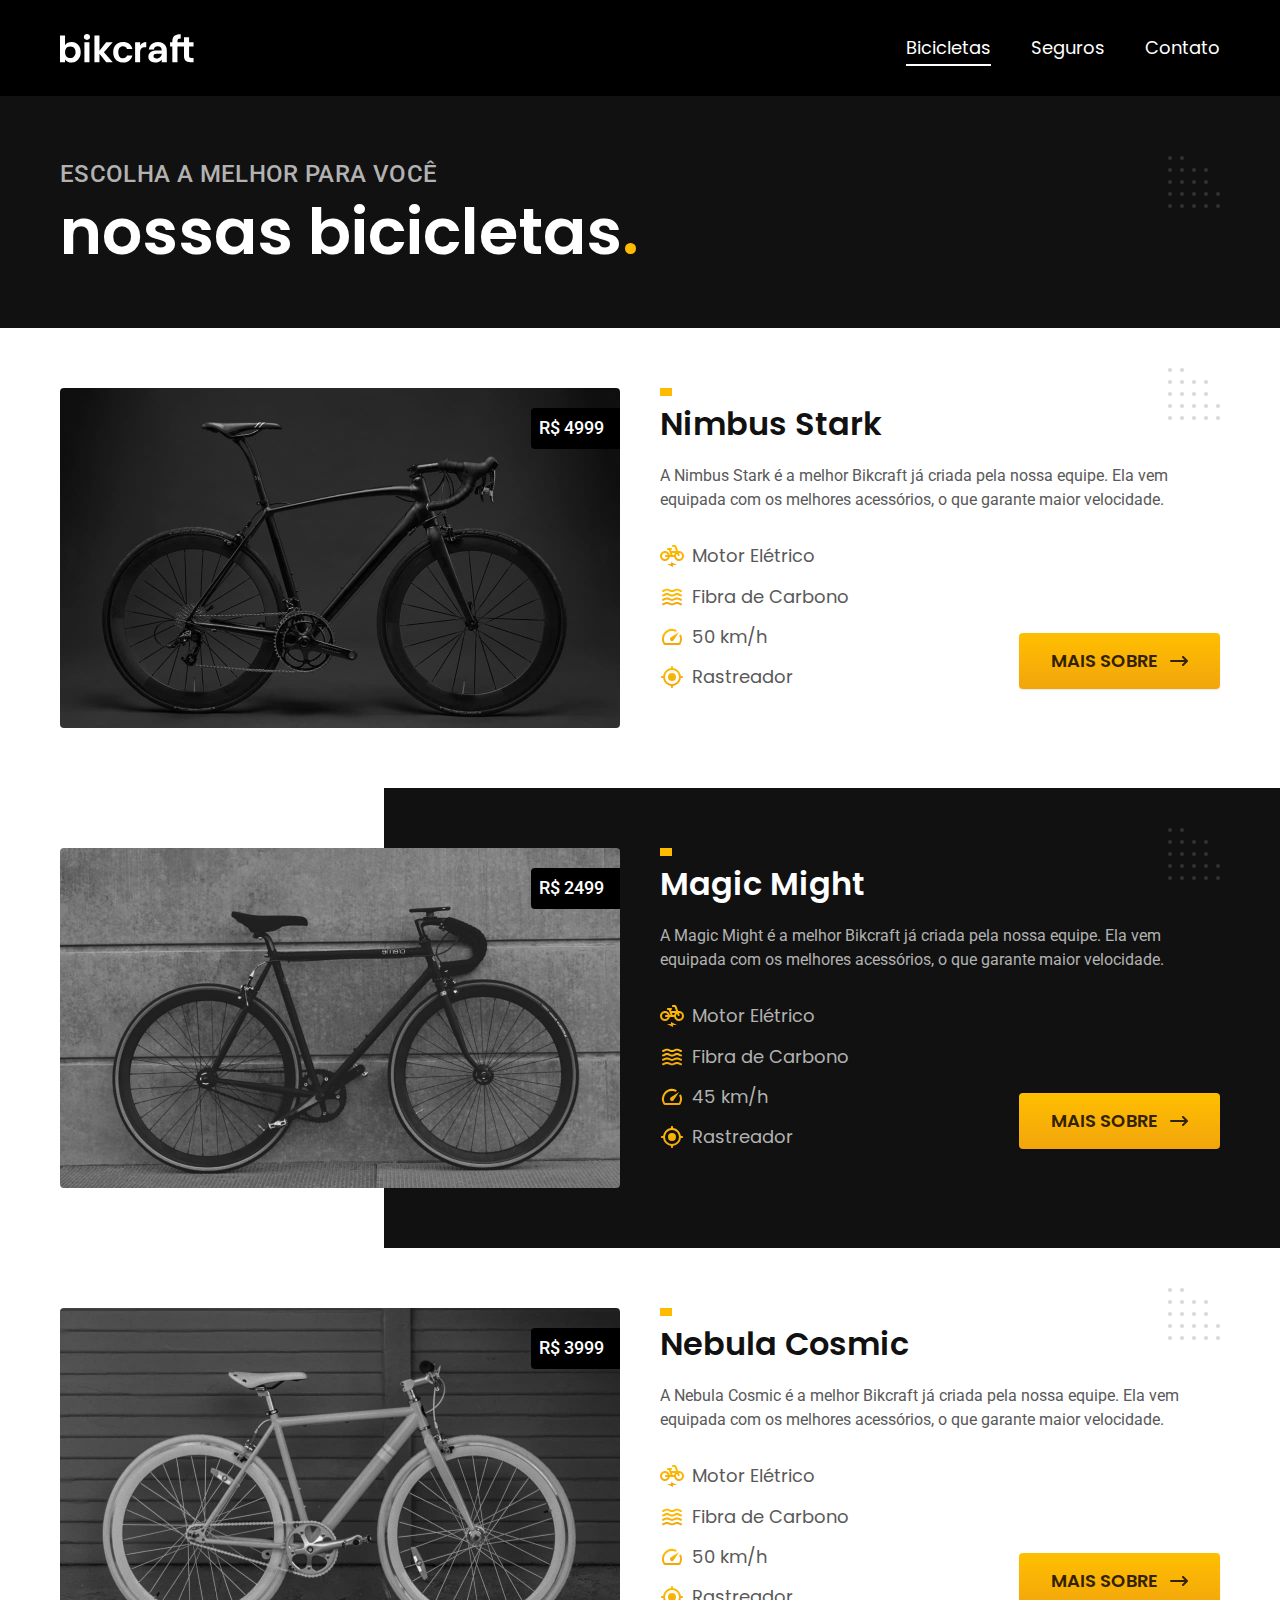
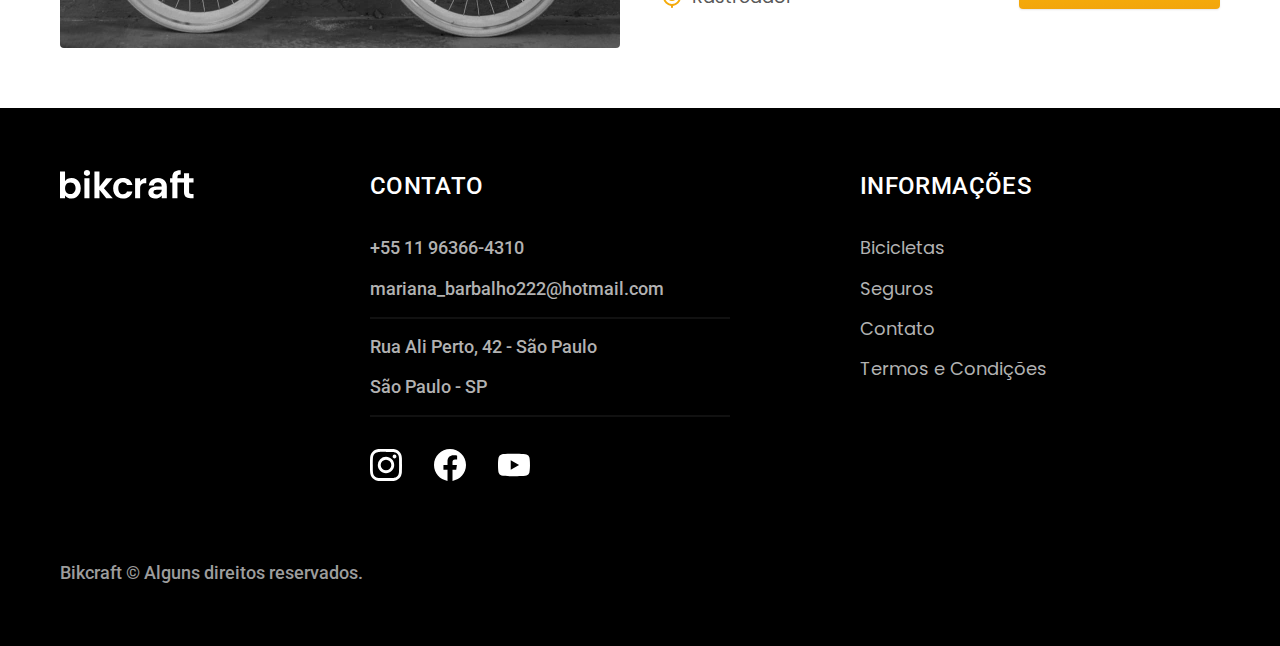
==== bikcraft/bicicletas.html @ 81fbac50 "commit 1" ====
<!DOCTYPE html>
<html lang="pt-br">

<head>
  <meta charset="UTF-8">
  <meta name="viewport" content="width=device-width, initial-scale=1.0">

  <title>Bicicletas | Bikcraft</title>
  <meta name="description" content="Bicicletas">

  <link rel="icon" href="./favicon.svg" type="image/svg+xml">
  <link rel="preload" href="./css/style.min.css" as="style">
  <link rel="stylesheet" href="./css/style.min.css">
  <script>document.documentElement.classList.add('js');</script>

  <link rel="preconnect" href="https://fonts.googleapis.com">
  <link rel="preconnect" href="https://fonts.gstatic.com" crossorigin>
  <link href="https://fonts.googleapis.com/css2?family=Merriweather:ital,wght@1,900&family=Poppins:wght@400;600&family=Roboto:wght@400;500&display=swap" rel="stylesheet">
</head>

<body id="bicicletas">
  <header class="header-bg">
    <div class="header container">
      <a href="./">
        <img src="./img/bikcraft.svg" alt="Bikcraft">
      </a>

      <nav aria-label="primaria">
        <ul class="header-menu font-1-m cor-0">
          <li><a href="./bicicletas.html">Bicicletas</a></li>
          <li><a href="./seguros.html">Seguros</a></li>
          <li><a href="./contato.html">Contato</a></li>
        </ul>
      </nav>
    </div>
  </header>

  <main>
    <div class="titulo-bg">
      <div class="titulo container">
        <p class="font-2-l-b cor-5">Escolha a melhor para você</p>
        <h1 class="font-1-xxl cor-0">nossas bicicletas<span class="cor-p1">.</span></h1>
      </div>
    </div>

    <div class="bicicletas container">
      <div class="bicicletas-imagem">
        <img src="./img/bicicletas/nimbus.jpg" alt="Bicicleta preta">
        <span class="font-2-m cor-0">R$ 4999</span>
      </div>
      <div class="bicicletas-conteudo">
        <h2 class="font-1-xl">Nimbus Stark</h2>
        <p class="font-2-s cor-8">A Nimbus Stark é a melhor Bikcraft já criada pela nossa equipe. Ela vem equipada com os melhores acessórios, o que garante maior velocidade.</p>
        <ul class="font-1-m cor-8">
          <li>
            <img src="./img/icones/eletrica.svg" alt="">
            Motor Elétrico
          </li>
          <li>
            <img src="./img/icones/carbono.svg" alt="">
            Fibra de Carbono
          </li>
          <li>
            <img src="./img/icones/velocidade.svg" alt="">
            50 km/h
          </li>
          <li>
            <img src="./img/icones/rastreador.svg" alt="">
            Rastreador
          </li>
        </ul>
        <a class="botao seta" href="./bicicletas/nimbus.html">Mais Sobre</a>
      </div>
    </div>

    <div class="bicicletas-bg">
      <div class="bicicletas container">
        <div class="bicicletas-imagem">
          <img src="./img/bicicletas/magic.jpg" alt="Bicicleta preta">
          <span class="font-2-m cor-0">R$ 2499</span>
        </div>
        <div class="bicicletas-conteudo">
          <h2 class="font-1-xl cor-0">Magic Might</h2>
          <p class="font-2-s cor-5">A Magic Might é a melhor Bikcraft já criada pela nossa equipe. Ela vem equipada com os melhores acessórios, o que garante maior velocidade.</p>
          <ul class="font-1-m cor-5">
            <li>
              <img src="./img/icones/eletrica.svg" alt="">
              Motor Elétrico
            </li>
            <li>
              <img src="./img/icones/carbono.svg" alt="">
              Fibra de Carbono
            </li>
            <li>
              <img src="./img/icones/velocidade.svg" alt="">
              45 km/h
            </li>
            <li>
              <img src="./img/icones/rastreador.svg" alt="">
              Rastreador
            </li>
          </ul>
          <a class="botao seta" href="./bicicletas/magic.html">Mais Sobre</a>
        </div>
      </div>
    </div>

    <div class="bicicletas container">
      <div class="bicicletas-imagem">
        <img src="./img/bicicletas/nebula.jpg" alt="Bicicleta preta">
        <span class="font-2-m cor-0">R$ 3999</span>
      </div>
      <div class="bicicletas-conteudo">
        <h2 class="font-1-xl">Nebula Cosmic</h2>
        <p class="font-2-s cor-8">A Nebula Cosmic é a melhor Bikcraft já criada pela nossa equipe. Ela vem equipada com os melhores acessórios, o que garante maior velocidade.</p>
        <ul class="font-1-m cor-8">
          <li>
            <img src="./img/icones/eletrica.svg" alt="">
            Motor Elétrico
          </li>
          <li>
            <img src="./img/icones/carbono.svg" alt="">
            Fibra de Carbono
          </li>
          <li>
            <img src="./img/icones/velocidade.svg" alt="">
            50 km/h
          </li>
          <li>
            <img src="./img/icones/rastreador.svg" alt="">
            Rastreador
          </li>
        </ul>
        <a class="botao seta" href="./bicicletas/nebula.html">Mais Sobre</a>
      </div>
    </div>

  </main>

  <footer class="footer-bg">
    <div class="footer container">
      <img src="./img/bikcraft.svg" alt="Bikcraft">
      <div class="footer-contato">
        <h3 class="font-2-l-b cor-0">Contato</h3>
        <ul class="font-2-m cor-5">
          <li><a href="tel:+5511963664310">+55 11 96366-4310</a></li>
          <li><a href="mariana_barbalho222@hotmail.com">mariana_barbalho222@hotmail.com</a></li>
          <li>Rua Ali Perto, 42 - São Paulo</li>
          <li>São Paulo - SP</li>
        </ul>
        <div class="footer-redes">
          <a href="./">
            <img src="./img/redes/instagram.svg" alt="Instagram">
          </a>
          <a href="./">
            <img src="./img/redes/facebook.svg" alt="Facebook">
          </a>
          <a href="./">
            <img src="./img/redes/youtube.svg" alt="Youtube">
          </a>
        </div>
      </div>
      <div class="footer-informacoes">
        <h3 class="font-2-l-b cor-0">Informações</h3>
        <nav>
          <ul class="font-1-m cor-5">
            <li><a href="./bicicletas.html">Bicicletas</a></li>
            <li><a href="./seguros.html">Seguros</a></li>
            <li><a href="./contato.html">Contato</a></li>
            <li><a href="./termos.html">Termos e Condições</a></li>
          </ul>
        </nav>
      </div>
      <p class="footer-copy font-2-m cor-6">Bikcraft © Alguns direitos reservados.</p>
    </div>
  </footer>
  <script src="./js/script.js"></script>
</body>

</html>
---- bikcraft/css/style.min.css ----
body{margin:0;font-family:Arial,Helvetica,sans-serif;color:#111}blockquote,dd,h1,h2,h3,h4,p,ul{margin:0}ul{padding:0;list-style:none}a{text-decoration:none;color:inherit}img{max-width:100%;height:auto;display:block}img[src$=".jpg"]{border-radius:4px}.font-1-xs{font:400 0.75rem/1.35 Poppins,sans-serif}.font-2-xs{font:400 0.875rem/1.43 Roboto,sans-serif}.font-1-s{font:400 1rem/1.5 Poppins,sans-serif}.font-2-s{font:400 1rem/1.5 Roboto,sans-serif}.font-1-m,.font-1-m-b{font:400 1.125rem/1.35 Poppins,sans-serif}.font-1-m-b{font-weight:600}.font-2-m{font:500 1.125rem/1.35 Roboto,sans-serif}.font-1-l{font:400 1.5rem/1.5 Poppins,sans-serif}.font-2-l,.font-2-l-b{font:400 1.5rem/1.5 Roboto,sans-serif}.font-2-l-b{font-weight:500;letter-spacing:.015em;text-transform:uppercase}.font-1-xl{font:600 2rem/1.25 Poppins,sans-serif}.font-2-xl{font:500 2rem/1.25 Roboto,sans-serif}.font-1-xxl{font:600 4rem/1.125 Poppins,sans-serif}@media (max-width:1200px){.font-1-xxl{font-size:3rem}.font-2-l,.font-2-l-b{font-size:1.125rem}}@media (max-width:800px){.font-1-xxl{font-size:2rem}.font-1-xl,.font-2-xl{font-size:1.5rem}}:root{--cor-0:#ffffff;--cor-1:#f7f7f7;--cor-2:#ededed;--cor-3:#dedede;--cor-4:#cccccc;--cor-5:#b2b2b2;--cor-6:#9c9c9c;--cor-7:#717171;--cor-8:#595959;--cor-9:#404040;--cor-10:#2e2e2e;--cor-11:#111111;--cor-12:#000000;--cor-p1:#ffbb00;--cor-p2:#e4a30b;--cor-p3:#a66f00;--cor-p4:#664400;--cor-p5:#332200}.cor-0{color:var(--cor-0)}.cor-1{color:var(--cor-1)}.cor-2{color:var(--cor-2)}.cor-3{color:var(--cor-3)}.cor-4{color:var(--cor-4)}.cor-5{color:var(--cor-5)}.cor-6{color:var(--cor-6)}.cor-7{color:var(--cor-7)}.cor-8{color:var(--cor-8)}.cor-9{color:var(--cor-9)}.cor-10{color:var(--cor-10)}.cor-11{color:var(--cor-11)}.cor-12{color:var(--cor-12)}.cor-p1{color:var(--cor-p1)}.cor-p2{color:var(--cor-p2)}.cor-p3{color:var(--cor-p3)}.cor-p4{color:var(--cor-p4)}.cor-p5{color:var(--cor-p5)}.js .fadeInDown{transform:translate3d(0,-20px,0)}.js .fadeInUp{transform:translate3d(0,20px,0)}.js .fadeInRight{transform:translate3d(20px,0,0)}.js .fadeInLeft{transform:translate3d(-20px,0,0)}.js [data-anime]{opacity:0}.js .anime{opacity:1;transform:none;transition:transform .8s,opacity .8s}.header-bg{background-color:var(--cor-12)}.header{display:flex;flex-wrap:wrap;gap:20px;justify-content:space-between;align-items:center;padding-top:20px;padding-bottom:20px}.header-menu{display:flex;flex-wrap:wrap;gap:40px}.header-menu a{display:inline-block;padding:16px 0;position:relative}.header-menu a:after{content:"";display:block;height:2px;width:0;background:var(--cor-0);margin-top:4px;transition:.3s;position:absolute}.header-menu a.ativo::after,.header-menu a:hover::after{width:100%}@media (max-width:800px){.header-menu{gap:20px}.header-menu a{background:var(--cor-11);padding:12px 16px;border-radius:4px}.header-menu a:hover{background-color:var(--cor-10)}.header a:after{display:none}}@media (max-width:600px){.header-menu{gap:12px}.header-menu a{padding:8px 12px;font-size:14px}}.footer-bg{background-color:var(--cor-12)}.footer{display:grid;grid-template-columns:3fr 5fr 4fr;gap:40px;padding-top:60px;padding-bottom:60px}.footer h3{margin-bottom:32px}.footer-contato ul{margin-bottom:32px}.footer-contato li:nth-child(2n):after{content:"";display:block;max-width:360px;height:2px;background:var(--cor-11);margin-top:16px}.footer li{margin-bottom:16px}.footer-redes{display:flex;gap:32px}.footer a:hover{color:var(--cor-0)}.footer-copy{grid-column:1/-1;margin-top:40px}@media (max-width:800px){.footer>img{display:none}.footer{grid-template-columns:1fr 1fr}}@media (max-width:600px){.footer{grid-template-columns:1fr;gap:60px}.footer-copy{margin-top:0}}.container{box-sizing:border-box;max-width:1200px;padding-left:20px;padding-right:20px;margin-left:auto;margin-right:auto}.botao{display:inline-block;padding:16px 32px;background:linear-gradient(#ffbf00,#f2a50c);border-radius:4px;box-shadow:0 1px 2px rgba(0,0,0,.1);text-transform:uppercase;color:var(--cor-p5);font:600 1.125rem/1.35 Poppins,sans-serif;max-width:max-content;border:none;cursor:pointer}.botao:hover{background:linear-gradient(#ffb60d,#e59317)}.botao.secundario{background:var(--cor-10);color:var(--cor-2)}.botao.secundario:hover{background:var(--cor-9)}.botao.seta{display:flex;align-items:center}.botao.seta::after{content:"";display:inline-block;width:18px;height:10px;margin-left:12px;background:url("../img/icones/seta.svg");transition:transform .2s}.botao.seta:hover::after{transform:translateX(4px)}@media (max-width:600px){.botao{padding:12px 16px;font-size:1rem}}.link{display:inline-block;color:var(--cor-p1);font:500 1.5rem/1.5 Poppins,sans-serif;text-transform:uppercase}.link::after{content:"";display:block;width:100%;height:4px;background-color:currentColor}.link:hover{color:var(--cor-0)}.titulo-bg{padding-top:60px;padding-bottom:60px;background-color:var(--cor-11)}.titulo{background:url("../img/dec/top-right.svg") no-repeat top right 20px}.titulo p{margin-bottom:4px}@media (max-width:800px){.titulo-bg{padding-top:40px;padding-bottom:40px}.titulo p{font-size:1rem;text-transform:lowercase;font-weight:400}}.form{display:grid;grid-template-columns:1fr 1fr;gap:20px}.form label{display:block;font:400 1rem/1.5 Poppins,sans-serif;margin-bottom:4px}.form .col-2{grid-column:span 2}.form input[type=email],.form input[type=text],.form textarea{font:400 1rem/1.5 Roboto,sans-serif;background:var(--cor-1);border:1px solid var(--cor-2);padding:12px;border-radius:4px;width:100%;box-sizing:border-box}.form input[type=email]:focus,.form input[type=text]:focus,.form textarea:focus{outline:0;border-color:var(--cor-p1);background:var(--cor-0);box-shadow:0 0 0 2px #fea}@media (max-width:600px){.form{grid-template-columns:1fr}.form .col-2{grid-column:1}}.introducao-bg{background:var(--cor-12) url("../img/dec/bottom-left.svg") no-repeat bottom 160px left 20px;box-shadow:inset 0 -120px var(--cor-0)}.introducao{display:grid;grid-template-columns:1fr 1fr;gap:0 40px}.introducao-conteudo{align-self:end;padding-bottom:200px}.introducao img{width:100%;height:100%;object-fit:cover;border-radius:4px}.introducao h1{margin-bottom:32px}.introducao p{margin-bottom:20px}@media (max-width:800px){.introducao-bg{background:var(--cor-11);padding-top:40px;box-shadow:inset 0 -60px #fff}.introducao{grid-template-columns:1fr;gap:32px}.introducao-conteudo{padding-bottom:0}.introducao h1{margin-bottom:16px}.introducao img{height:300px;width:100%}}.tecnologia-bg{background-color:var(--cor-11);box-shadow:inset 0 80px var(--cor-0),inset 0 -80px var(--cor-0)}.tecnologia{display:grid;grid-template-columns:1fr 1fr;gap:40px}.tecnologia-imagem img{width:100%;height:100%;object-fit:cover;object-position:left}.tecnologia-conteudo{padding-top:160px;padding-bottom:160px}.tecnologia-conteudo>span{display:block;margin-bottom:20px}.tecnologia-conteudo h2{margin-bottom:32px}.tecnologia-conteudo>p{margin-bottom:20px}.tecnologia a{margin-bottom:80px}.tecnologia-vantagens{display:flex;gap:40px}.tecnologia-vantagens h3{margin-bottom:8px;width:max-content}.tecnologia-vantagens img{width:24px;margin-bottom:8px}@media (max-width:800px){.tecnologia-bg{box-shadow:initial}.tecnologia{grid-template-columns:1fr}.tecnologia-conteudo{padding-top:60px;padding-bottom:60px}.tecnologia-imagem{display:none}.tecnologia a{margin-bottom:60px}}@media (max-width:600px){.tecnologia-vantagens{flex-direction:column}}.parceiros{padding-top:60px;padding-bottom:120px}.parceiros h2{margin-bottom:60px}.parceiros ul{padding:0 20px;max-width:1400px;display:grid;grid-template-columns:repeat(4,1fr);margin:0 auto}.parceiros li{display:flex;padding:32px;border-left:2px solid var(--cor-2)}.parceiros img{margin:auto}.parceiros li:first-child,.parceiros li:nth-child(5){border-left:none}.parceiros li:nth-child(n+5){border-top:2px solid var(--cor-2)}@media (max-width:800px){.parceiros{padding-bottom:60px}.parceiros h2{margin-bottom:20px}.parceiros ul{grid-template-columns:repeat(2,1fr)}.parceiros li:nth-child(n+3){border-top:2px solid var(--cor-2)}.parceiros li:nth-child(odd){border-left:none}}.depoimento{display:grid;grid-template-columns:1fr 1fr;background-color:var(--cor-p1);overflow:hidden}.depoimento img{width:100%;height:100%;object-fit:cover;border-radius:0}.depoimento-conteudo{padding:40px 40px 80px 80px;align-self:end;background:url("../img/dec/bottom-right-p.svg") no-repeat bottom 40px right 40px}.depoimento-conteudo p{max-width:32ch;font-family:Merriweather,serif;font-style:italic;font-weight:900;margin-bottom:32px;position:relative}.depoimento p::after,.depoimento p::before{font-size:5rem;color:var(--cor-p2);position:absolute}.depoimento p::before{content:"“";left:-50px;top:-20px}.depoimento p::after{content:"”"}@media (min-width:1200px){.depoimento img{max-height:520px}}@media (max-width:800px){.depoimento{grid-template-columns:1fr;text-align:center}.depoimento img{max-height:200px}.depoimento-conteudo{padding:40px 20px;margin:auto}}.bicicletas-lista{padding-top:60px;padding-bottom:120px}.bicicletas-lista h2{margin-bottom:40px}.bicicletas-lista ul{display:flex;gap:40px;padding:0 20px 20px 20px;max-width:1400px;margin-left:auto;margin-right:auto;overflow-x:auto}#bicicleta .bicicletas-lista ul{padding:0 0 20px 0}.bicicletas-lista li{flex:1;min-width:280px}.bicicletas-lista a{display:block}.bicicletas-lista img{margin-bottom:16px}.bicicletas-lista h3{margin-bottom:8px;display:flex;align-items:center}.bicicletas-lista h3::before{content:"";display:inline-block;height:8px;width:12px;margin-right:8px;background-color:var(--cor-p1);transition:width .2s}.bicicletas-lista a:hover h3::before{width:24px}.bicicletas-lista li span{padding-left:20px}@media (max-width:800px){.bicicletas-lista{padding-bottom:60px}.bicicletas-lista ul{gap:20px}}.bicicletas-bg{background:linear-gradient(to right,var(--cor-0) 30%,var(--cor-11) 0)}.bicicletas{display:grid;grid-template-columns:1fr 1fr;gap:40px;padding-top:60px;padding-bottom:60px;background:url("../img/dec/top-right.svg") no-repeat top 40px right 20px}.bicicletas-imagem{display:grid}.bicicletas-imagem img{grid-area:1/1}.bicicletas-imagem span{grid-area:1/1;place-self:start end;margin-top:20px;background:var(--cor-12);display:inline-block;padding:8px 16px 8px 8px;border-radius:4px 0 0 4px}.bicicletas-conteudo{display:grid;grid-template-columns:1fr auto;align-content:start}.bicicletas h2,.bicicletas p{grid-column:1/-1}.bicicletas h2{margin-bottom:20px}.bicicletas h2::before{content:"";display:block;width:12px;height:8px;background-color:var(--cor-p1);margin-bottom:8px}.bicicletas p{margin-bottom:32px}.bicicletas a{place-self:end}.bicicletas li{display:flex;align-items:center}.bicicletas ul{display:grid;gap:16px}.bicicletas-conteudo img{width:24px;margin-right:8px}@media (max-width:800px){.bicicletas-bg{background:var(--cor-11)}.bicicletas{grid-template-columns:1fr;gap:20px;padding-top:40px;padding-bottom:40px}}@media (max-width:600px){.bicicletas-conteudo{grid-template-columns:1fr}.bicicletas ul{font-size:1rem;grid-template-columns:1fr 1fr;margin-bottom:32px}.bicicletas a{place-self:start}}.bicicleta{display:grid;grid-template-columns:1fr 1fr;align-items:start;gap:40px;padding-top:60px;padding-bottom:60px}#bicicleta .titulo p{text-transform:uppercase}.bicicleta-imagens{display:flex;flex-wrap:wrap;gap:20px}.bicicleta-imagens img{flex:1;min-width:200px}.bicicleta-imagens img:first-child{min-width:100%}.bicicleta-conteudo>p{margin-bottom:32px}.bicicleta-comprar{display:grid;grid-template-columns:max-content auto;align-items:center;justify-items:start;gap:8px 12px;margin-bottom:40px}.bicicleta-comprar a{grid-row:span 2}.bicicleta-comprar span{display:flex;align-items:center;background-color:var(--cor-12);gap:8px;padding:4px 8px;border-radius:4px}.bicicleta-conteudo h2{text-transform:uppercase;letter-spacing:.015em;margin-bottom:12px}.bicicleta-ficha,.bicicleta-informacoes{padding:32px;background-color:var(--cor-12);border-radius:4px}.bicicleta-informacoes{margin-bottom:40px;display:grid;grid-template-columns:1fr 1fr;gap:32px}.bicicleta-informacoes img{width:24px;margin-bottom:8px}.bicicleta-informacoes h3{margin-bottom:8px}.bicicleta-ficha li{padding:4px 0;display:flex;justify-content:space-between;border-bottom:1px solid var(--cor-11)}.bicicleta-ficha li:last-child{border-bottom:none}.bicicleta-ficha span{color:var(--cor-6)}@media (max-width:800px){.bicicleta{grid-template-columns:1fr;padding-top:40px;padding-bottom:40px}.bicicleta-imagens{grid-row:2}}@media (max-width:400px){.bicicleta-informacoes{grid-template-columns:1fr}.bicicleta-comprar{grid-template-columns:1fr}}.seguro-bg{background-color:var(--cor-11);box-shadow:inset 0 120px var(--cor-0),inset 0 -120px var(--cor-12)}.seguro{display:grid;grid-template-columns:1fr 1fr;gap:40px}.seguro-imagem img{width:100%;height:100%;object-fit:cover}.seguro-conteudo{padding-top:180px;padding-bottom:180px}.seguro h2{margin-bottom:32px}.seguro p{margin-bottom:20px}@media (max-width:800px){.seguro-bg{box-shadow:inset 0 -60px var(--cor-12)}.seguro{grid-template-columns:1fr}.seguro-conteudo{grid-row:1;padding-top:40px;padding-bottom:0}}.seguros-bg{background:var(--cor-11)}.seguros{padding-top:60px;padding-bottom:60px;display:grid;grid-template-columns:1fr 1fr;gap:40px;align-items:center}#seguros .seguros{padding-top:0}.seguros h2{grid-column:1/-1}.seguros-item{background-color:var(--cor-12);padding:32px 32px 32px 60px;display:grid;grid-template-columns:1fr auto;border-radius:4px}.seguros-item h3{margin-bottom:40px}.seguros-item span{grid-column:2;display:block;text-align:right}.seguros-item ul{grid-column:1/-1;margin-bottom:32px}.seguros-item li{display:flex;align-items:center;position:relative}.seguros-item li+li{margin-top:20px}.seguros-item li::before{content:"";display:inline-block;width:13px;height:9px;background-image:url("../img/icones/lista.svg");position:absolute;left:-21px}.seguros-item a{grid-column:1/-1}@media (max-width:800px){.seguros{grid-template-columns:1fr}}.vantagens-bg{background-color:var(--cor-12)}.vantagens{padding-top:120px;padding-bottom:120px}.vantagens h2{margin-bottom:60px}.vantagens ul{display:grid;grid-template-columns:repeat(auto-fit,minmax(280px,max-content));gap:40px 80px}.vantagens h3,.vantagens img{margin-bottom:8px}@media (max-width:800px){.vantagens{padding-top:60px;padding-bottom:60px}.vantagens h2{margin-bottom:40px}.vantagens ul{gap:20px}}.perguntas{padding-top:120px;padding-bottom:120px}.perguntas h2{margin-bottom:60px}.perguntas dl>div{padding:20px;border-radius:4px}.perguntas dl>div:nth-child(odd){background-color:var(--cor-1)}.perguntas button{display:grid;grid-template-columns:auto 1fr auto;align-items:center;gap:8px;cursor:pointer;border:none;background:0 0;width:100%;text-align:left}.perguntas button::before{content:"";display:inline-block;width:12px;height:8px;background-color:var(--cor-p1)}.perguntas button::after{content:"";display:inline-block;width:14px;height:6px;background:url("../img/icones/seta-abrir.svg");transition:.3s}.perguntas button:hover::after,.perguntas button[aria-expanded=true]::after{transform:rotate(180deg)}.perguntas dd{display:none}.perguntas dd.ativa{display:block}.perguntas dd{padding-left:20px;padding-top:16px;max-width:80ch}@media (max-width:800px){.perguntas{padding-top:60px;padding-bottom:60px}.perguntas h2{margin-bottom:40px}}#contato{background:linear-gradient(var(--cor-11) 600px,var(--cor-1) 0)}.contato{display:grid;grid-template-columns:5fr 7fr}.contato-dados,.contato-formulario{padding:60px;box-shadow:0 1px 2px rgba(0,0,0,.1)}.contato-dados{border-radius:5px 0 0 5px;background:var(--cor-12) url("../img/dec/bottom-left.svg") no-repeat bottom 20px left 20px}.contato-formulario{border-radius:0 5px 5px 0;background:var(--cor-0) url("../img/dec/bottom-right.svg") no-repeat bottom 20px right 20px}.contato-dados h2{margin-bottom:60px}.contato-endereco{margin-bottom:32px;padding-left:28px;background:url("../img/icones/local.svg") no-repeat 0 2px}.contato-endereco p{margin-bottom:8px}.contato-meios a{display:block;max-width:max-content;margin-bottom:8px;padding-left:28px}.contato-meios a:hover{color:var(--cor-0)}.contato-meios a:first-child{background:url("../img/icones/email.svg") no-repeat 0 2px}.contato-meios a:nth-child(2){margin-bottom:32px}.contato-meios a:nth-child(3){background:url("../img/icones/telefone.svg") no-repeat 0 2px;margin-bottom:60px}.contato-redes{display:flex;gap:32px;padding-left:28px}@media (max-width:800px){.contato{grid-template-columns:1fr}.contato-dados,.contato-formulario{padding:20px}.contato-dados{border-radius:5px 5px 0 0;background:var(--cor-12)}.contato-formulario{border-radius:0 0 5px 5px}.contato-dados h2,.contato-meios a:nth-child(3){margin-bottom:32px}.contato-redes{margin-bottom:12px}}.lojas{display:grid;grid-template-columns:1fr 1fr;gap:0 40px;padding-top:120px;padding-bottom:120px}.lojas h2{grid-column:1/-1;margin-bottom:60px}.lojas img{border-radius:4px 4px 0 0}.lojas-item{border-radius:4px;background:var(--cor-0);box-shadow:0 1px 2px rgba(0,0,0,.1)}.lojas-conteudo{display:grid;grid-template-columns:1fr 1fr;gap:32px 16px;padding:32px}.lojas-conteudo h3,.lojas-tempo{grid-column:1/-1}.lojas-dados{display:grid;gap:8px;border-left:2px solid var(--cor-2);padding-left:12px}.lojas-tempo{display:flex;align-items:center;gap:8px}@media (max-width:800px){.lojas{gap:20px;padding-top:60px;padding-bottom:60px}.lojas h2{margin-bottom:32px}.lojas-conteudo{grid-template-columns:1fr}}@media (max-width:600px){.lojas{grid-template-columns:1fr}}#orcamento{background:linear-gradient(var(--cor-11) 600px,var(--cor-1) 0)}.orcamento{display:grid;grid-template-columns:5fr 7fr;padding-bottom:120px}.orcamento h2{text-transform:uppercase;position:relative;display:flex;align-items:center}.orcamento h2::before{content:"";display:inline-block;width:4px;height:8px;background-color:var(--cor-p1);position:absolute;left:-12px}.orcamento-dados,.orcamento-produto{padding:60px;box-shadow:0 1px 2px rgba(0,0,0,.1)}.orcamento-produto{border-radius:5px 0 0 5px;background:var(--cor-12) url("../img/dec/bottom-left.svg") no-repeat bottom 20px left 20px;display:grid;grid-template-columns:1fr 1fr;gap:20px;align-content:start}.orcamento-produto>*{grid-column:1/-1}.orcamento-produto>label{grid-column:initial}.orcamento-produto label{font:400 1rem/1.5 Poppins,sans-serif;color:var(--cor-4);background-color:var(--cor-10);padding:12px 16px;border-radius:4px;cursor:pointer;display:grid;grid-template-columns:auto 1fr auto;align-items:center;border:1px solid var(--cor-10)}.orcamento-produto input:checked+label{background:var(--cor-0);color:var(--cor-11)}.orcamento-produto label::before{content:"";display:inline-block;box-sizing:border-box;width:12px;height:12px;border:1px solid var(--cor-6);border-radius:50%;margin-right:8px}.orcamento-produto input:checked+label::before{border-color:var(--cor-7);box-shadow:inset 0 0 0 3px var(--cor-0),inset 0 0 0 6px var(--cor-7)}.orcamento-produto label:hover{background-color:var(--cor-9);border-color:var(--cor-9)}.orcamento-produto input:focus+label{box-shadow:0 0 0 2px var(--cor-p1);border-color:var(--cor-12)}.orcamento-produto label span{display:none}.orcamento-produto input:checked+label span{display:inline-block}.orcamento-produto input{opacity:0;position:absolute;pointer-events:none}.orcamento-dados{border-radius:0 5px 5px 0;background:var(--cor-0) url("../img/dec/bottom-right.svg") no-repeat bottom 20px right 20px}.orcamento-conteudo{display:none}.orcamento-conteudo h2,.orcamento-dados h2:nth-of-type(n+2){margin-top:20px}#bikcraft:checked~#orcamento-bikcraft,#seguro:checked~#orcamento-seguro{display:grid;gap:20px}.orcamento-detalhes{display:none;background:var(--cor-0);padding:20px;grid-template-columns:1fr 1fr;border-radius:4px;align-items:center}.orcamento-detalhes li{display:flex;align-items:center;margin-bottom:8px}.orcamento-detalhes li img{width:16px;margin-right:8px}.orcamento-produto input:checked+label+.orcamento-detalhes{display:grid}@media (max-width:1200px){.orcamento-dados,.orcamento-produto{padding:32px}}@media (max-width:800px){.orcamento{grid-template-columns:1fr}.orcamento-produto{border-radius:5px 5px 0 0;background:var(--cor-12)}.orcamento-dados{border-radius:0 0 5px 5px}}@media (max-width:400px){.orcamento-produto{grid-template-columns:1fr}}.termos{padding-top:80px;padding-bottom:80px}.termos h2{font-weight:600;margin-bottom:20px}.termos p+h2{margin-top:40px}.termos p{max-width:75ch;margin-bottom:24px}
---- bikcraft/css/style.min.css ----
body{margin:0;font-family:Arial,Helvetica,sans-serif;color:#111}blockquote,dd,h1,h2,h3,h4,p,ul{margin:0}ul{padding:0;list-style:none}a{text-decoration:none;color:inherit}img{max-width:100%;height:auto;display:block}img[src$=".jpg"]{border-radius:4px}.font-1-xs{font:400 0.75rem/1.35 Poppins,sans-serif}.font-2-xs{font:400 0.875rem/1.43 Roboto,sans-serif}.font-1-s{font:400 1rem/1.5 Poppins,sans-serif}.font-2-s{font:400 1rem/1.5 Roboto,sans-serif}.font-1-m,.font-1-m-b{font:400 1.125rem/1.35 Poppins,sans-serif}.font-1-m-b{font-weight:600}.font-2-m{font:500 1.125rem/1.35 Roboto,sans-serif}.font-1-l{font:400 1.5rem/1.5 Poppins,sans-serif}.font-2-l,.font-2-l-b{font:400 1.5rem/1.5 Roboto,sans-serif}.font-2-l-b{font-weight:500;letter-spacing:.015em;text-transform:uppercase}.font-1-xl{font:600 2rem/1.25 Poppins,sans-serif}.font-2-xl{font:500 2rem/1.25 Roboto,sans-serif}.font-1-xxl{font:600 4rem/1.125 Poppins,sans-serif}@media (max-width:1200px){.font-1-xxl{font-size:3rem}.font-2-l,.font-2-l-b{font-size:1.125rem}}@media (max-width:800px){.font-1-xxl{font-size:2rem}.font-1-xl,.font-2-xl{font-size:1.5rem}}:root{--cor-0:#ffffff;--cor-1:#f7f7f7;--cor-2:#ededed;--cor-3:#dedede;--cor-4:#cccccc;--cor-5:#b2b2b2;--cor-6:#9c9c9c;--cor-7:#717171;--cor-8:#595959;--cor-9:#404040;--cor-10:#2e2e2e;--cor-11:#111111;--cor-12:#000000;--cor-p1:#ffbb00;--cor-p2:#e4a30b;--cor-p3:#a66f00;--cor-p4:#664400;--cor-p5:#332200}.cor-0{color:var(--cor-0)}.cor-1{color:var(--cor-1)}.cor-2{color:var(--cor-2)}.cor-3{color:var(--cor-3)}.cor-4{color:var(--cor-4)}.cor-5{color:var(--cor-5)}.cor-6{color:var(--cor-6)}.cor-7{color:var(--cor-7)}.cor-8{color:var(--cor-8)}.cor-9{color:var(--cor-9)}.cor-10{color:var(--cor-10)}.cor-11{color:var(--cor-11)}.cor-12{color:var(--cor-12)}.cor-p1{color:var(--cor-p1)}.cor-p2{color:var(--cor-p2)}.cor-p3{color:var(--cor-p3)}.cor-p4{color:var(--cor-p4)}.cor-p5{color:var(--cor-p5)}.js .fadeInDown{transform:translate3d(0,-20px,0)}.js .fadeInUp{transform:translate3d(0,20px,0)}.js .fadeInRight{transform:translate3d(20px,0,0)}.js .fadeInLeft{transform:translate3d(-20px,0,0)}.js [data-anime]{opacity:0}.js .anime{opacity:1;transform:none;transition:transform .8s,opacity .8s}.header-bg{background-color:var(--cor-12)}.header{display:flex;flex-wrap:wrap;gap:20px;justify-content:space-between;align-items:center;padding-top:20px;padding-bottom:20px}.header-menu{display:flex;flex-wrap:wrap;gap:40px}.header-menu a{display:inline-block;padding:16px 0;position:relative}.header-menu a:after{content:"";display:block;height:2px;width:0;background:var(--cor-0);margin-top:4px;transition:.3s;position:absolute}.header-menu a.ativo::after,.header-menu a:hover::after{width:100%}@media (max-width:800px){.header-menu{gap:20px}.header-menu a{background:var(--cor-11);padding:12px 16px;border-radius:4px}.header-menu a:hover{background-color:var(--cor-10)}.header a:after{display:none}}@media (max-width:600px){.header-menu{gap:12px}.header-menu a{padding:8px 12px;font-size:14px}}.footer-bg{background-color:var(--cor-12)}.footer{display:grid;grid-template-columns:3fr 5fr 4fr;gap:40px;padding-top:60px;padding-bottom:60px}.footer h3{margin-bottom:32px}.footer-contato ul{margin-bottom:32px}.footer-contato li:nth-child(2n):after{content:"";display:block;max-width:360px;height:2px;background:var(--cor-11);margin-top:16px}.footer li{margin-bottom:16px}.footer-redes{display:flex;gap:32px}.footer a:hover{color:var(--cor-0)}.footer-copy{grid-column:1/-1;margin-top:40px}@media (max-width:800px){.footer>img{display:none}.footer{grid-template-columns:1fr 1fr}}@media (max-width:600px){.footer{grid-template-columns:1fr;gap:60px}.footer-copy{margin-top:0}}.container{box-sizing:border-box;max-width:1200px;padding-left:20px;padding-right:20px;margin-left:auto;margin-right:auto}.botao{display:inline-block;padding:16px 32px;background:linear-gradient(#ffbf00,#f2a50c);border-radius:4px;box-shadow:0 1px 2px rgba(0,0,0,.1);text-transform:uppercase;color:var(--cor-p5);font:600 1.125rem/1.35 Poppins,sans-serif;max-width:max-content;border:none;cursor:pointer}.botao:hover{background:linear-gradient(#ffb60d,#e59317)}.botao.secundario{background:var(--cor-10);color:var(--cor-2)}.botao.secundario:hover{background:var(--cor-9)}.botao.seta{display:flex;align-items:center}.botao.seta::after{content:"";display:inline-block;width:18px;height:10px;margin-left:12px;background:url("../img/icones/seta.svg");transition:transform .2s}.botao.seta:hover::after{transform:translateX(4px)}@media (max-width:600px){.botao{padding:12px 16px;font-size:1rem}}.link{display:inline-block;color:var(--cor-p1);font:500 1.5rem/1.5 Poppins,sans-serif;text-transform:uppercase}.link::after{content:"";display:block;width:100%;height:4px;background-color:currentColor}.link:hover{color:var(--cor-0)}.titulo-bg{padding-top:60px;padding-bottom:60px;background-color:var(--cor-11)}.titulo{background:url("../img/dec/top-right.svg") no-repeat top right 20px}.titulo p{margin-bottom:4px}@media (max-width:800px){.titulo-bg{padding-top:40px;padding-bottom:40px}.titulo p{font-size:1rem;text-transform:lowercase;font-weight:400}}.form{display:grid;grid-template-columns:1fr 1fr;gap:20px}.form label{display:block;font:400 1rem/1.5 Poppins,sans-serif;margin-bottom:4px}.form .col-2{grid-column:span 2}.form input[type=email],.form input[type=text],.form textarea{font:400 1rem/1.5 Roboto,sans-serif;background:var(--cor-1);border:1px solid var(--cor-2);padding:12px;border-radius:4px;width:100%;box-sizing:border-box}.form input[type=email]:focus,.form input[type=text]:focus,.form textarea:focus{outline:0;border-color:var(--cor-p1);background:var(--cor-0);box-shadow:0 0 0 2px #fea}@media (max-width:600px){.form{grid-template-columns:1fr}.form .col-2{grid-column:1}}.introducao-bg{background:var(--cor-12) url("../img/dec/bottom-left.svg") no-repeat bottom 160px left 20px;box-shadow:inset 0 -120px var(--cor-0)}.introducao{display:grid;grid-template-columns:1fr 1fr;gap:0 40px}.introducao-conteudo{align-self:end;padding-bottom:200px}.introducao img{width:100%;height:100%;object-fit:cover;border-radius:4px}.introducao h1{margin-bottom:32px}.introducao p{margin-bottom:20px}@media (max-width:800px){.introducao-bg{background:var(--cor-11);padding-top:40px;box-shadow:inset 0 -60px #fff}.introducao{grid-template-columns:1fr;gap:32px}.introducao-conteudo{padding-bottom:0}.introducao h1{margin-bottom:16px}.introducao img{height:300px;width:100%}}.tecnologia-bg{background-color:var(--cor-11);box-shadow:inset 0 80px var(--cor-0),inset 0 -80px var(--cor-0)}.tecnologia{display:grid;grid-template-columns:1fr 1fr;gap:40px}.tecnologia-imagem img{width:100%;height:100%;object-fit:cover;object-position:left}.tecnologia-conteudo{padding-top:160px;padding-bottom:160px}.tecnologia-conteudo>span{display:block;margin-bottom:20px}.tecnologia-conteudo h2{margin-bottom:32px}.tecnologia-conteudo>p{margin-bottom:20px}.tecnologia a{margin-bottom:80px}.tecnologia-vantagens{display:flex;gap:40px}.tecnologia-vantagens h3{margin-bottom:8px;width:max-content}.tecnologia-vantagens img{width:24px;margin-bottom:8px}@media (max-width:800px){.tecnologia-bg{box-shadow:initial}.tecnologia{grid-template-columns:1fr}.tecnologia-conteudo{padding-top:60px;padding-bottom:60px}.tecnologia-imagem{display:none}.tecnologia a{margin-bottom:60px}}@media (max-width:600px){.tecnologia-vantagens{flex-direction:column}}.parceiros{padding-top:60px;padding-bottom:120px}.parceiros h2{margin-bottom:60px}.parceiros ul{padding:0 20px;max-width:1400px;display:grid;grid-template-columns:repeat(4,1fr);margin:0 auto}.parceiros li{display:flex;padding:32px;border-left:2px solid var(--cor-2)}.parceiros img{margin:auto}.parceiros li:first-child,.parceiros li:nth-child(5){border-left:none}.parceiros li:nth-child(n+5){border-top:2px solid var(--cor-2)}@media (max-width:800px){.parceiros{padding-bottom:60px}.parceiros h2{margin-bottom:20px}.parceiros ul{grid-template-columns:repeat(2,1fr)}.parceiros li:nth-child(n+3){border-top:2px solid var(--cor-2)}.parceiros li:nth-child(odd){border-left:none}}.depoimento{display:grid;grid-template-columns:1fr 1fr;background-color:var(--cor-p1);overflow:hidden}.depoimento img{width:100%;height:100%;object-fit:cover;border-radius:0}.depoimento-conteudo{padding:40px 40px 80px 80px;align-self:end;background:url("../img/dec/bottom-right-p.svg") no-repeat bottom 40px right 40px}.depoimento-conteudo p{max-width:32ch;font-family:Merriweather,serif;font-style:italic;font-weight:900;margin-bottom:32px;position:relative}.depoimento p::after,.depoimento p::before{font-size:5rem;color:var(--cor-p2);position:absolute}.depoimento p::before{content:"“";left:-50px;top:-20px}.depoimento p::after{content:"”"}@media (min-width:1200px){.depoimento img{max-height:520px}}@media (max-width:800px){.depoimento{grid-template-columns:1fr;text-align:center}.depoimento img{max-height:200px}.depoimento-conteudo{padding:40px 20px;margin:auto}}.bicicletas-lista{padding-top:60px;padding-bottom:120px}.bicicletas-lista h2{margin-bottom:40px}.bicicletas-lista ul{display:flex;gap:40px;padding:0 20px 20px 20px;max-width:1400px;margin-left:auto;margin-right:auto;overflow-x:auto}#bicicleta .bicicletas-lista ul{padding:0 0 20px 0}.bicicletas-lista li{flex:1;min-width:280px}.bicicletas-lista a{display:block}.bicicletas-lista img{margin-bottom:16px}.bicicletas-lista h3{margin-bottom:8px;display:flex;align-items:center}.bicicletas-lista h3::before{content:"";display:inline-block;height:8px;width:12px;margin-right:8px;background-color:var(--cor-p1);transition:width .2s}.bicicletas-lista a:hover h3::before{width:24px}.bicicletas-lista li span{padding-left:20px}@media (max-width:800px){.bicicletas-lista{padding-bottom:60px}.bicicletas-lista ul{gap:20px}}.bicicletas-bg{background:linear-gradient(to right,var(--cor-0) 30%,var(--cor-11) 0)}.bicicletas{display:grid;grid-template-columns:1fr 1fr;gap:40px;padding-top:60px;padding-bottom:60px;background:url("../img/dec/top-right.svg") no-repeat top 40px right 20px}.bicicletas-imagem{display:grid}.bicicletas-imagem img{grid-area:1/1}.bicicletas-imagem span{grid-area:1/1;place-self:start end;margin-top:20px;background:var(--cor-12);display:inline-block;padding:8px 16px 8px 8px;border-radius:4px 0 0 4px}.bicicletas-conteudo{display:grid;grid-template-columns:1fr auto;align-content:start}.bicicletas h2,.bicicletas p{grid-column:1/-1}.bicicletas h2{margin-bottom:20px}.bicicletas h2::before{content:"";display:block;width:12px;height:8px;background-color:var(--cor-p1);margin-bottom:8px}.bicicletas p{margin-bottom:32px}.bicicletas a{place-self:end}.bicicletas li{display:flex;align-items:center}.bicicletas ul{display:grid;gap:16px}.bicicletas-conteudo img{width:24px;margin-right:8px}@media (max-width:800px){.bicicletas-bg{background:var(--cor-11)}.bicicletas{grid-template-columns:1fr;gap:20px;padding-top:40px;padding-bottom:40px}}@media (max-width:600px){.bicicletas-conteudo{grid-template-columns:1fr}.bicicletas ul{font-size:1rem;grid-template-columns:1fr 1fr;margin-bottom:32px}.bicicletas a{place-self:start}}.bicicleta{display:grid;grid-template-columns:1fr 1fr;align-items:start;gap:40px;padding-top:60px;padding-bottom:60px}#bicicleta .titulo p{text-transform:uppercase}.bicicleta-imagens{display:flex;flex-wrap:wrap;gap:20px}.bicicleta-imagens img{flex:1;min-width:200px}.bicicleta-imagens img:first-child{min-width:100%}.bicicleta-conteudo>p{margin-bottom:32px}.bicicleta-comprar{display:grid;grid-template-columns:max-content auto;align-items:center;justify-items:start;gap:8px 12px;margin-bottom:40px}.bicicleta-comprar a{grid-row:span 2}.bicicleta-comprar span{display:flex;align-items:center;background-color:var(--cor-12);gap:8px;padding:4px 8px;border-radius:4px}.bicicleta-conteudo h2{text-transform:uppercase;letter-spacing:.015em;margin-bottom:12px}.bicicleta-ficha,.bicicleta-informacoes{padding:32px;background-color:var(--cor-12);border-radius:4px}.bicicleta-informacoes{margin-bottom:40px;display:grid;grid-template-columns:1fr 1fr;gap:32px}.bicicleta-informacoes img{width:24px;margin-bottom:8px}.bicicleta-informacoes h3{margin-bottom:8px}.bicicleta-ficha li{padding:4px 0;display:flex;justify-content:space-between;border-bottom:1px solid var(--cor-11)}.bicicleta-ficha li:last-child{border-bottom:none}.bicicleta-ficha span{color:var(--cor-6)}@media (max-width:800px){.bicicleta{grid-template-columns:1fr;padding-top:40px;padding-bottom:40px}.bicicleta-imagens{grid-row:2}}@media (max-width:400px){.bicicleta-informacoes{grid-template-columns:1fr}.bicicleta-comprar{grid-template-columns:1fr}}.seguro-bg{background-color:var(--cor-11);box-shadow:inset 0 120px var(--cor-0),inset 0 -120px var(--cor-12)}.seguro{display:grid;grid-template-columns:1fr 1fr;gap:40px}.seguro-imagem img{width:100%;height:100%;object-fit:cover}.seguro-conteudo{padding-top:180px;padding-bottom:180px}.seguro h2{margin-bottom:32px}.seguro p{margin-bottom:20px}@media (max-width:800px){.seguro-bg{box-shadow:inset 0 -60px var(--cor-12)}.seguro{grid-template-columns:1fr}.seguro-conteudo{grid-row:1;padding-top:40px;padding-bottom:0}}.seguros-bg{background:var(--cor-11)}.seguros{padding-top:60px;padding-bottom:60px;display:grid;grid-template-columns:1fr 1fr;gap:40px;align-items:center}#seguros .seguros{padding-top:0}.seguros h2{grid-column:1/-1}.seguros-item{background-color:var(--cor-12);padding:32px 32px 32px 60px;display:grid;grid-template-columns:1fr auto;border-radius:4px}.seguros-item h3{margin-bottom:40px}.seguros-item span{grid-column:2;display:block;text-align:right}.seguros-item ul{grid-column:1/-1;margin-bottom:32px}.seguros-item li{display:flex;align-items:center;position:relative}.seguros-item li+li{margin-top:20px}.seguros-item li::before{content:"";display:inline-block;width:13px;height:9px;background-image:url("../img/icones/lista.svg");position:absolute;left:-21px}.seguros-item a{grid-column:1/-1}@media (max-width:800px){.seguros{grid-template-columns:1fr}}.vantagens-bg{background-color:var(--cor-12)}.vantagens{padding-top:120px;padding-bottom:120px}.vantagens h2{margin-bottom:60px}.vantagens ul{display:grid;grid-template-columns:repeat(auto-fit,minmax(280px,max-content));gap:40px 80px}.vantagens h3,.vantagens img{margin-bottom:8px}@media (max-width:800px){.vantagens{padding-top:60px;padding-bottom:60px}.vantagens h2{margin-bottom:40px}.vantagens ul{gap:20px}}.perguntas{padding-top:120px;padding-bottom:120px}.perguntas h2{margin-bottom:60px}.perguntas dl>div{padding:20px;border-radius:4px}.perguntas dl>div:nth-child(odd){background-color:var(--cor-1)}.perguntas button{display:grid;grid-template-columns:auto 1fr auto;align-items:center;gap:8px;cursor:pointer;border:none;background:0 0;width:100%;text-align:left}.perguntas button::before{content:"";display:inline-block;width:12px;height:8px;background-color:var(--cor-p1)}.perguntas button::after{content:"";display:inline-block;width:14px;height:6px;background:url("../img/icones/seta-abrir.svg");transition:.3s}.perguntas button:hover::after,.perguntas button[aria-expanded=true]::after{transform:rotate(180deg)}.perguntas dd{display:none}.perguntas dd.ativa{display:block}.perguntas dd{padding-left:20px;padding-top:16px;max-width:80ch}@media (max-width:800px){.perguntas{padding-top:60px;padding-bottom:60px}.perguntas h2{margin-bottom:40px}}#contato{background:linear-gradient(var(--cor-11) 600px,var(--cor-1) 0)}.contato{display:grid;grid-template-columns:5fr 7fr}.contato-dados,.contato-formulario{padding:60px;box-shadow:0 1px 2px rgba(0,0,0,.1)}.contato-dados{border-radius:5px 0 0 5px;background:var(--cor-12) url("../img/dec/bottom-left.svg") no-repeat bottom 20px left 20px}.contato-formulario{border-radius:0 5px 5px 0;background:var(--cor-0) url("../img/dec/bottom-right.svg") no-repeat bottom 20px right 20px}.contato-dados h2{margin-bottom:60px}.contato-endereco{margin-bottom:32px;padding-left:28px;background:url("../img/icones/local.svg") no-repeat 0 2px}.contato-endereco p{margin-bottom:8px}.contato-meios a{display:block;max-width:max-content;margin-bottom:8px;padding-left:28px}.contato-meios a:hover{color:var(--cor-0)}.contato-meios a:first-child{background:url("../img/icones/email.svg") no-repeat 0 2px}.contato-meios a:nth-child(2){margin-bottom:32px}.contato-meios a:nth-child(3){background:url("../img/icones/telefone.svg") no-repeat 0 2px;margin-bottom:60px}.contato-redes{display:flex;gap:32px;padding-left:28px}@media (max-width:800px){.contato{grid-template-columns:1fr}.contato-dados,.contato-formulario{padding:20px}.contato-dados{border-radius:5px 5px 0 0;background:var(--cor-12)}.contato-formulario{border-radius:0 0 5px 5px}.contato-dados h2,.contato-meios a:nth-child(3){margin-bottom:32px}.contato-redes{margin-bottom:12px}}.lojas{display:grid;grid-template-columns:1fr 1fr;gap:0 40px;padding-top:120px;padding-bottom:120px}.lojas h2{grid-column:1/-1;margin-bottom:60px}.lojas img{border-radius:4px 4px 0 0}.lojas-item{border-radius:4px;background:var(--cor-0);box-shadow:0 1px 2px rgba(0,0,0,.1)}.lojas-conteudo{display:grid;grid-template-columns:1fr 1fr;gap:32px 16px;padding:32px}.lojas-conteudo h3,.lojas-tempo{grid-column:1/-1}.lojas-dados{display:grid;gap:8px;border-left:2px solid var(--cor-2);padding-left:12px}.lojas-tempo{display:flex;align-items:center;gap:8px}@media (max-width:800px){.lojas{gap:20px;padding-top:60px;padding-bottom:60px}.lojas h2{margin-bottom:32px}.lojas-conteudo{grid-template-columns:1fr}}@media (max-width:600px){.lojas{grid-template-columns:1fr}}#orcamento{background:linear-gradient(var(--cor-11) 600px,var(--cor-1) 0)}.orcamento{display:grid;grid-template-columns:5fr 7fr;padding-bottom:120px}.orcamento h2{text-transform:uppercase;position:relative;display:flex;align-items:center}.orcamento h2::before{content:"";display:inline-block;width:4px;height:8px;background-color:var(--cor-p1);position:absolute;left:-12px}.orcamento-dados,.orcamento-produto{padding:60px;box-shadow:0 1px 2px rgba(0,0,0,.1)}.orcamento-produto{border-radius:5px 0 0 5px;background:var(--cor-12) url("../img/dec/bottom-left.svg") no-repeat bottom 20px left 20px;display:grid;grid-template-columns:1fr 1fr;gap:20px;align-content:start}.orcamento-produto>*{grid-column:1/-1}.orcamento-produto>label{grid-column:initial}.orcamento-produto label{font:400 1rem/1.5 Poppins,sans-serif;color:var(--cor-4);background-color:var(--cor-10);padding:12px 16px;border-radius:4px;cursor:pointer;display:grid;grid-template-columns:auto 1fr auto;align-items:center;border:1px solid var(--cor-10)}.orcamento-produto input:checked+label{background:var(--cor-0);color:var(--cor-11)}.orcamento-produto label::before{content:"";display:inline-block;box-sizing:border-box;width:12px;height:12px;border:1px solid var(--cor-6);border-radius:50%;margin-right:8px}.orcamento-produto input:checked+label::before{border-color:var(--cor-7);box-shadow:inset 0 0 0 3px var(--cor-0),inset 0 0 0 6px var(--cor-7)}.orcamento-produto label:hover{background-color:var(--cor-9);border-color:var(--cor-9)}.orcamento-produto input:focus+label{box-shadow:0 0 0 2px var(--cor-p1);border-color:var(--cor-12)}.orcamento-produto label span{display:none}.orcamento-produto input:checked+label span{display:inline-block}.orcamento-produto input{opacity:0;position:absolute;pointer-events:none}.orcamento-dados{border-radius:0 5px 5px 0;background:var(--cor-0) url("../img/dec/bottom-right.svg") no-repeat bottom 20px right 20px}.orcamento-conteudo{display:none}.orcamento-conteudo h2,.orcamento-dados h2:nth-of-type(n+2){margin-top:20px}#bikcraft:checked~#orcamento-bikcraft,#seguro:checked~#orcamento-seguro{display:grid;gap:20px}.orcamento-detalhes{display:none;background:var(--cor-0);padding:20px;grid-template-columns:1fr 1fr;border-radius:4px;align-items:center}.orcamento-detalhes li{display:flex;align-items:center;margin-bottom:8px}.orcamento-detalhes li img{width:16px;margin-right:8px}.orcamento-produto input:checked+label+.orcamento-detalhes{display:grid}@media (max-width:1200px){.orcamento-dados,.orcamento-produto{padding:32px}}@media (max-width:800px){.orcamento{grid-template-columns:1fr}.orcamento-produto{border-radius:5px 5px 0 0;background:var(--cor-12)}.orcamento-dados{border-radius:0 0 5px 5px}}@media (max-width:400px){.orcamento-produto{grid-template-columns:1fr}}.termos{padding-top:80px;padding-bottom:80px}.termos h2{font-weight:600;margin-bottom:20px}.termos p+h2{margin-top:40px}.termos p{max-width:75ch;margin-bottom:24px}
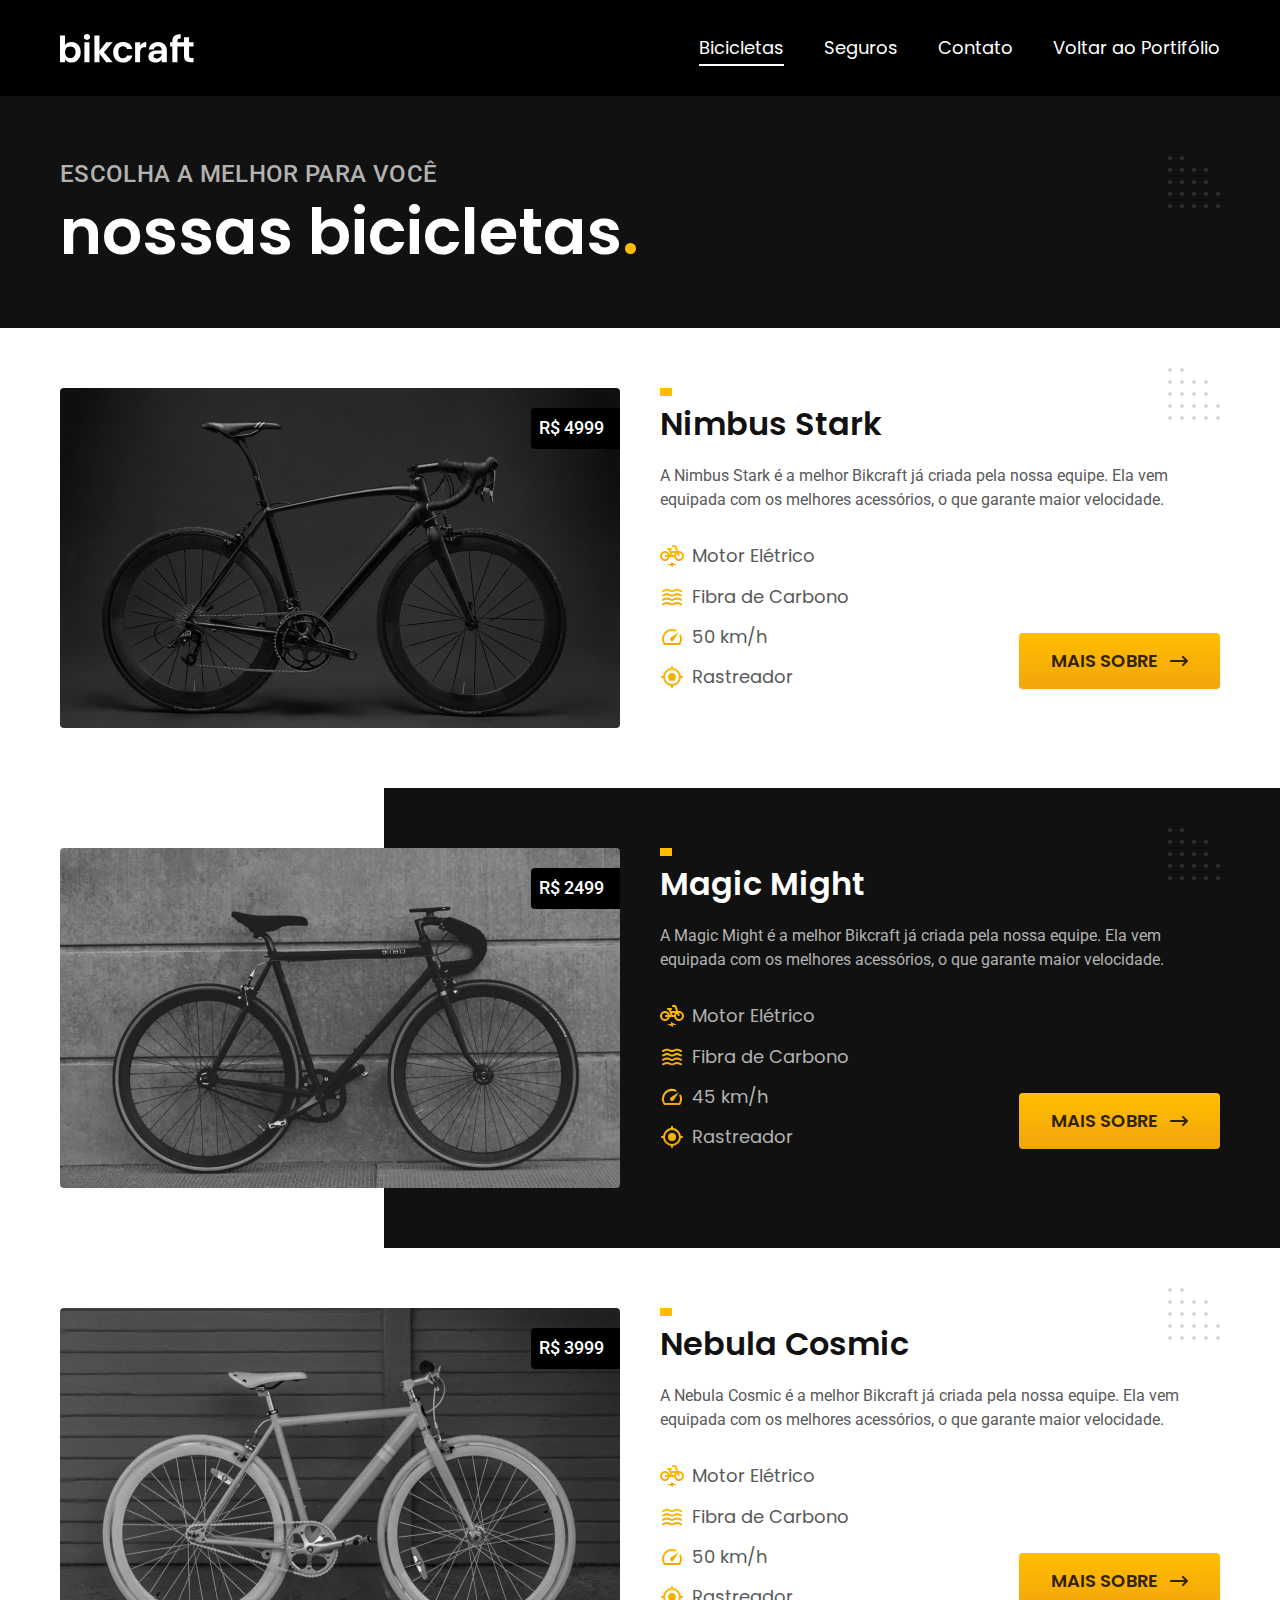
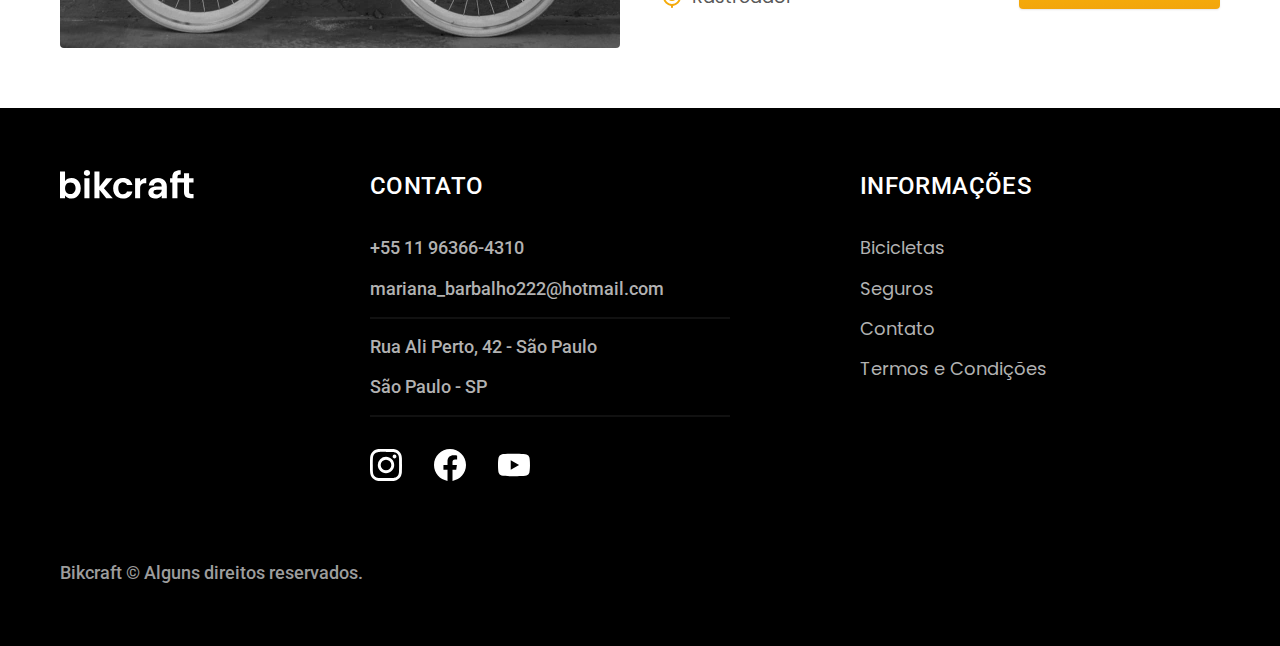
==== commit c9e85815: "add botao" ====
--- a/bikcraft/bicicletas.html
+++ b/bikcraft/bicicletas.html
@@ -30,6 +30,7 @@
           <li><a href="./bicicletas.html">Bicicletas</a></li>
           <li><a href="./seguros.html">Seguros</a></li>
           <li><a href="./contato.html">Contato</a></li>
+          <li><a href="../index.html">Voltar ao Portifólio</a></li>
         </ul>
       </nav>
     </div>
